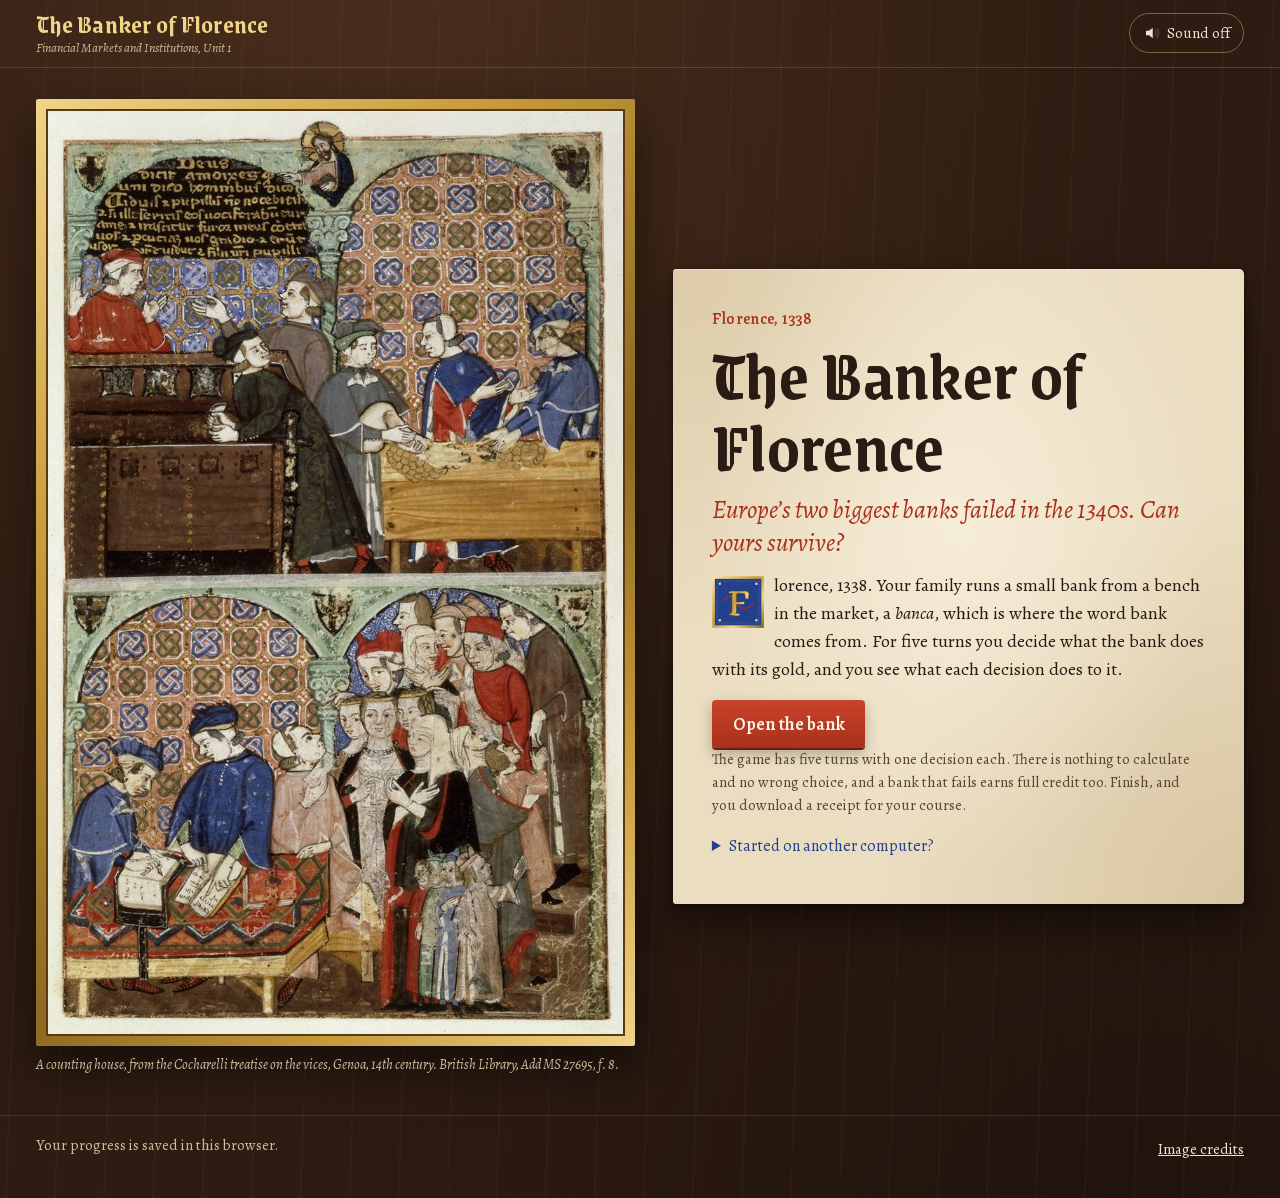
==== v2/index.html @ 228ef803 "Banker of Florence v2 preview under v2/ (version 1 at the root unchanged) An illuminated-chronicle r" ====
<!doctype html>
<html lang="en">
<head>
<meta charset="utf-8">
<meta name="viewport" content="width=device-width, initial-scale=1">
<title>The Banker of Florence</title>
<meta name="description" content="Financial Markets and Institutions, Unit 1. Run a small family bank in 1340s Florence: move the gold, set the rate on a bill, and keep your door open through a run.">
<meta name="theme-color" content="#2E1C12">
<link rel="icon" href="data:image/svg+xml,%3Csvg xmlns='http://www.w3.org/2000/svg' viewBox='0 0 32 32'%3E%3Ccircle cx='16' cy='16' r='14' fill='%23C79A3A' stroke='%238C6A22' stroke-width='2'/%3E%3Cpath d='M16 7v18M11 12c0 4 5 4 5 8M21 12c0 4-5 4-5 8' stroke='%232A1C14' stroke-width='2' fill='none'/%3E%3C/svg%3E">
<link rel="preload" href="fonts/texturina.woff2" as="font" type="font/woff2" crossorigin>
<link rel="preload" href="fonts/alegreya.woff2" as="font" type="font/woff2" crossorigin>
<link rel="stylesheet" href="game.css">
</head>
<body>
<a class="skip" href="#main">Skip to the game</a>
<header class="mast">
  <p class="wordmark">The Banker of Florence<small>Financial Markets and Institutions, Unit 1</small></p>
  <nav class="chapters" aria-label="Chapters"><ol id="chapters"></ol></nav>
  <button class="sound" id="sound" type="button" aria-pressed="false"><svg viewBox="0 0 24 24" aria-hidden="true"><path d="M4 9h4l5-4v14l-5-4H4z" fill="currentColor"/><path id="soundWaves" d="M16 8.5c1.5 1 1.5 6 0 7M18.5 6c3 2.5 3 9.5 0 12" stroke="currentColor" stroke-width="1.8" fill="none" stroke-linecap="round"/></svg><span class="label">Sound off</span></button>
</header>
<main id="main" tabindex="-1"></main>
<footer>
  <span>Your progress is saved in this browser.<span id="codeNote"></span></span>
  <button type="button" class="linklike" id="creditsBtn">Image credits</button>
</footer>
<div class="sr-only" aria-live="polite" id="announce"></div>
<dialog class="credits" id="credits" aria-labelledby="creditsTitle"><div class="leaf"></div></dialog>
<script>window.DESK_NO_UI = true;</script>
<script src="config.js"></script>
<script src="map-data.js"></script>
<script src="desk-engine.js"></script>
<script src="game.js"></script>
</body>
</html>
---- v2/game.css ----
/* The Banker of Florence, version 2. The screen is the banker's table seen from above; the chronicle is a vellum leaf on it. */
@font-face { font-family: 'Grenze Gotisch'; src: url(fonts/grenze.woff2) format('woff2'); font-weight: 100 900; font-display: swap; }
@font-face { font-family: 'Texturina'; src: url(fonts/texturina.woff2) format('woff2'); font-weight: 100 900; font-display: swap; }
@font-face { font-family: 'Alegreya'; src: url(fonts/alegreya.woff2) format('woff2'); font-weight: 400 900; font-display: swap; }
@font-face { font-family: 'Alegreya'; src: url(fonts/alegreya-italic.woff2) format('woff2'); font-weight: 400 900; font-style: italic; font-display: swap; }

:root {
  --walnut: #2E1C12; --walnut-2: #3B2618; --walnut-3: #4A3020;
  --vellum: #EDE0C4; --vellum-2: #E3D2AE; --vellum-edge: #C9B386;
  --ink: #2A1C14; --ink-2: #5A4636;
  --vermilion: #A8301C; --vermilion-2: #C8442A;
  --ultramarine: #22408C; --verdigris: #3D7563; --verdigris-2: #2F5E4F;
  --gold: #C79A3A; --gold-hi: #F0D489; --gold-lo: #8C6A22;
  --on-wood: #EFE3C9; --on-wood-2: #CDBB99;
  --black: 'Grenze Gotisch', 'Texturina', Georgia, serif;
  --display: 'Texturina', 'Iowan Old Style', Georgia, serif;
  --text: 'Alegreya', 'Iowan Old Style', Georgia, serif;
  --leaf-shadow: 0 1px 0 rgba(255,255,255,.35) inset, 0 18px 40px rgba(0,0,0,.45), 0 2px 6px rgba(0,0,0,.4);
  color-scheme: dark;
}
@media (prefers-color-scheme: dark) { :root { --vellum: #E4D5B6; --vellum-2: #D9C6A0; } }

* { box-sizing: border-box; }
html { -webkit-text-size-adjust: 100%; }
body {
  margin: 0; min-height: 100vh; color: var(--on-wood); font: 400 18px/1.55 var(--text);
  background-color: var(--walnut);
  /* walnut grain: long soft bands, drawn, no image */
  background-image:
    repeating-linear-gradient(92deg, rgba(0,0,0,.0) 0 18px, rgba(0,0,0,.07) 18px 19px, rgba(0,0,0,0) 19px 47px, rgba(255,220,170,.025) 47px 49px),
    radial-gradient(ellipse at 30% -10%, #4a2f1d 0%, transparent 60%),
    radial-gradient(ellipse at 90% 110%, #20130c 0%, transparent 55%);
  font-variant-numeric: oldstyle-nums proportional-nums;
}
a { color: inherit; }
button { font: inherit; color: inherit; }
:focus-visible { outline: 3px solid var(--gold-hi); outline-offset: 3px; border-radius: 3px; }
.leaf :focus-visible, .ledger :focus-visible { outline-color: var(--ultramarine); }
.sr-only { position: absolute !important; width: 1px; height: 1px; padding: 0; margin: -1px; overflow: hidden; clip: rect(0 0 0 0); white-space: nowrap; border: 0; }
.skip { position: absolute; left: -999px; top: 8px; background: var(--vellum); color: var(--ink); padding: .4rem .8rem; z-index: 10; }
.skip:focus { left: 8px; }

/* ---------------- masthead ---------------- */
.mast { display: grid; grid-template-columns: auto 1fr auto; align-items: center; gap: 1rem; padding: .7rem clamp(16px, 3vw, 36px); border-bottom: 1px solid rgba(240,212,137,.18); }
.mast .wordmark { font: 600 26px/1 var(--black); color: var(--gold-hi); letter-spacing: .01em; white-space: nowrap; margin: 0; }
.mast .wordmark small { display: block; font: italic 400 13px/1.2 var(--text); color: var(--on-wood-2); letter-spacing: 0; margin-top: 3px; }
.chapters { display: flex; justify-content: center; }
.chapters ol { list-style: none; margin: 0; padding: 0; display: flex; gap: 6px; align-items: center; }
.chapters li { display: flex; align-items: center; }
.chapters li + li::before { content: ''; width: 14px; height: 1px; background: rgba(240,212,137,.3); margin-right: 6px; }
.chapters button { width: 36px; height: 36px; border-radius: 50%; border: 1.5px solid rgba(240,212,137,.45); background: transparent; color: var(--on-wood-2); font: 600 15px/1 var(--black); cursor: pointer; display: grid; place-items: center; padding: 0; }
.chapters button[disabled] { opacity: .45; cursor: default; }
.chapters button.done { background: radial-gradient(circle at 35% 30%, var(--gold-hi), var(--gold) 55%, var(--gold-lo)); color: var(--ink); border-color: var(--gold-hi); }
.chapters button[aria-current="step"] { border-color: var(--gold-hi); color: var(--gold-hi); box-shadow: 0 0 0 3px rgba(240,212,137,.18); }
.chapters button.done[aria-current="step"] { color: var(--ink); }
.chapters svg { width: 16px; height: 16px; }
.sound { border: 1.5px solid rgba(240,212,137,.4); background: transparent; color: var(--on-wood); border-radius: 999px; padding: .35rem .8rem; cursor: pointer; font-size: 15px; display: inline-flex; align-items: center; gap: .4rem; min-height: 40px; }
.sound[aria-pressed="true"] { border-color: var(--gold-hi); color: var(--gold-hi); }
.sound svg { width: 18px; height: 18px; }

main { padding: clamp(14px, 2.4vw, 32px) clamp(16px, 3vw, 36px) 40px; max-width: 1440px; margin: 0 auto; }
main:focus { outline: none; }
footer { padding: 18px clamp(16px, 3vw, 36px) 32px; color: var(--on-wood-2); font-size: 15px; max-width: 1440px; margin: 0 auto; border-top: 1px solid rgba(240,212,137,.12); display: flex; flex-wrap: wrap; gap: .4rem 1.4rem; justify-content: space-between; }
footer button.linklike { background: none; border: 0; padding: 0; text-decoration: underline; cursor: pointer; color: var(--on-wood); font-size: 15px; min-height: 32px; }
.code { font-variant-numeric: lining-nums tabular-nums; letter-spacing: .06em; color: var(--gold-hi); white-space: nowrap; }

/* ---------------- the vellum leaf ---------------- */
.leaf {
  position: relative; color: var(--ink); background: var(--vellum); border-radius: 3px 5px 4px 3px; box-shadow: var(--leaf-shadow);
  background-image:
    radial-gradient(ellipse at 50% 40%, rgba(255,250,235,.55), transparent 65%),
    radial-gradient(ellipse at 100% 100%, rgba(150,110,50,.22), transparent 45%),
    radial-gradient(ellipse at 0% 0%, rgba(150,110,50,.16), transparent 40%),
    url("data:image/svg+xml,%3Csvg xmlns='http://www.w3.org/2000/svg' width='220' height='220'%3E%3Cfilter id='n'%3E%3CfeTurbulence type='fractalNoise' baseFrequency='.85' numOctaves='3' stitchTiles='stitch'/%3E%3CfeColorMatrix values='0 0 0 0 .45 0 0 0 0 .33 0 0 0 0 .18 0 0 0 .09 0'/%3E%3C/filter%3E%3Crect width='220' height='220' filter='url(%23n)'/%3E%3C/svg%3E");
}
.leaf a { color: var(--ultramarine); }
.rubric { font: 600 15px/1.2 var(--display); color: var(--vermilion); margin: 0 0 .25rem; letter-spacing: .02em; }
.leaf h1, .leaf h2 { font: 600 clamp(34px, 3.6vw, 50px)/1 var(--black); margin: 0 0 .7rem; color: var(--ink); letter-spacing: .005em; }
.leaf p { margin: 0 0 .8rem; }
.initial-p::first-letter { float: left; }
.initial { float: left; width: 2.9em; height: 2.9em; margin: .18em .55em .1em 0; }
.act { margin: 1rem 0 0; padding: .6rem 0 0; border-top: 1.5px solid rgba(168,48,28,.35); font-weight: 600; color: var(--vermilion); font-size: 18px; }
.act::before { content: '\2767'; margin-right: .45em; font-weight: 400; }

.btn { display: inline-flex; align-items: center; justify-content: center; gap: .5rem; min-height: 48px; padding: .6rem 1.3rem; border-radius: 4px; border: 0; cursor: pointer; font: 600 18px/1.15 var(--text);
  background: linear-gradient(180deg, var(--vermilion-2), var(--vermilion)); color: #FFF4E6; box-shadow: 0 2px 0 #6E1D10, 0 6px 14px rgba(0,0,0,.25); text-decoration: none; }
.btn:hover { filter: brightness(1.06); }
.btn:active { transform: translateY(1px); box-shadow: 0 1px 0 #6E1D10, 0 3px 8px rgba(0,0,0,.25); }
.btn[disabled] { opacity: .5; cursor: default; filter: grayscale(.4); }
.btn.gold { background: linear-gradient(180deg, var(--gold-hi), var(--gold)); color: var(--ink); box-shadow: 0 2px 0 var(--gold-lo), 0 6px 14px rgba(0,0,0,.25); }
.btn.quiet { background: transparent; color: var(--ink); box-shadow: inset 0 0 0 1.5px rgba(42,28,20,.45); }
.on-wood .btn.quiet, .btn.quiet.on-wood { color: var(--on-wood); box-shadow: inset 0 0 0 1.5px rgba(240,212,137,.5); }
.actions { display: flex; flex-wrap: wrap; gap: .7rem; align-items: center; margin-top: 1rem; }

/* ---------------- title screen ---------------- */
.title { display: grid; grid-template-columns: minmax(0, 1.05fr) minmax(0, 1fr); gap: clamp(20px, 3vw, 48px); align-items: center; min-height: calc(100vh - 200px); }
.plate { margin: 0; position: relative; }
.plate .frame { padding: 10px; background: linear-gradient(135deg, var(--gold-hi), var(--gold) 30%, var(--gold-lo) 60%, var(--gold) 80%, var(--gold-hi)); border-radius: 2px; box-shadow: 0 20px 50px rgba(0,0,0,.55); }
.plate img { display: block; width: 100%; height: auto; border: 2px solid #5b3a12; }
figcaption { font: italic 400 14px/1.4 var(--text); color: var(--on-wood-2); margin-top: .55rem; }
.leaf figcaption { color: var(--ink-2); }
.title .leaf { padding: clamp(22px, 3vw, 44px); }
.title .leaf h1 { font-size: clamp(46px, 5.6vw, 76px); }
.hook { font: italic 600 clamp(21px, 2vw, 26px)/1.3 var(--text); color: var(--vermilion); margin: -.2rem 0 1rem; }
.small-note { font-size: 15px; color: var(--ink-2); margin: .9rem 0 0; }
.seal { margin: 0 0 1.2rem; padding: 1rem 1.2rem; border: 2px solid var(--gold-lo); background: rgba(199,154,58,.14); border-radius: 3px; }
.seal.bad { border-color: var(--vermilion); background: rgba(168,48,28,.08); }
.seal-rank { font-size: 17px; margin: 0 0 .4rem; }
.seal-line { font: italic 600 21px/1.4 var(--text); margin: 0; }
#shareMsg { font-size: 15px; color: var(--verdigris-2); }
.howto { margin: 1.1rem 0 0; padding: 0; list-style: none; font-size: 17px; }
.howto li { padding-left: 1.4em; position: relative; margin: .35rem 0; }
.howto li::before { content: ''; position: absolute; left: .2em; top: .62em; width: .5em; height: .5em; background: var(--vermilion); transform: rotate(45deg); }
details.resume { margin-top: 1rem; font-size: 16px; }
details.resume summary { cursor: pointer; color: var(--ultramarine); min-height: 32px; }
.resume label { display: block; margin: .6rem 0 .25rem; font-weight: 600; }
.resume input { font: 600 20px/1 var(--text); letter-spacing: .08em; padding: .5rem .7rem; border: 1.5px solid var(--ink-2); background: rgba(255,255,255,.5); color: var(--ink); border-radius: 3px; width: 12ch; text-transform: uppercase; }
.err { color: var(--vermilion); font-weight: 600; min-height: 1.4em; margin: .4rem 0 0; }

/* ---------------- a turn ---------------- */
.turn { display: grid; grid-template-columns: minmax(300px, 400px) minmax(0, 1fr); grid-template-areas: 'leaf stage' 'ledger stage' 'ledger .'; grid-template-rows: auto auto 1fr; gap: clamp(14px, 1.8vw, 24px) clamp(16px, 2.2vw, 30px); align-items: start; }
.turn > .leaf { grid-area: leaf; }
.turn > .stagecol { grid-area: stage; }
.turn > .ledger { grid-area: ledger; }
.turn > .leaf { padding: 24px 26px 22px; }
.mini { margin: .2rem 0 1rem; }
.mini .frame { padding: 5px; background: linear-gradient(135deg, var(--gold-hi), var(--gold) 40%, var(--gold-lo) 75%, var(--gold)); }
.mini img { display: block; width: 100%; height: 150px; object-fit: cover; border: 1px solid #5b3a12; }
.mini figcaption { font-size: 13px; margin-top: .3rem; }
.outcome { margin-top: 1rem; padding-top: .8rem; border-top: 1.5px solid rgba(168,48,28,.35); }
.outcome[hidden] { display: none; }
.outcome p { font-size: 17.5px; }
.stagecol { display: grid; gap: 14px; min-width: 0; }
.stage { position: relative; border-radius: 6px; overflow: hidden; background: var(--walnut-3); box-shadow: 0 16px 40px rgba(0,0,0,.5), 0 0 0 1px rgba(0,0,0,.4); touch-action: none; user-select: none; -webkit-user-select: none; }
.stage svg { display: block; width: 100%; height: auto; }
.stage .stack, .stage .person { pointer-events: none; }
.stage .overlay { position: absolute; inset: auto 0 0 0; padding: 12px; display: flex; flex-wrap: wrap; gap: 8px; justify-content: center; pointer-events: none; }
.stage .overlay > * { pointer-events: auto; }
.chip { min-height: 44px; padding: .45rem .9rem; border-radius: 999px; border: 1.5px solid rgba(42,28,20,.55); background: var(--vellum); color: var(--ink); font: 600 16px/1.1 var(--text); cursor: pointer; box-shadow: 0 4px 10px rgba(0,0,0,.35); display: inline-flex; align-items: center; gap: .45rem; }
.chip[aria-pressed="true"], .chip.hot { background: var(--gold-hi); border-color: var(--gold-lo); }
.chip svg { width: 20px; height: 20px; }
.commit { display: flex; flex-wrap: wrap; gap: .8rem; align-items: center; justify-content: space-between; background: rgba(0,0,0,.22); border: 1px solid rgba(240,212,137,.18); border-radius: 6px; padding: 10px 12px; }
.commit .what { color: var(--on-wood); font-size: 17px; flex: 1 1 18rem; }
.gauge { flex: 1 1 100%; display: grid; gap: 5px; }
.gauge .gr { display: grid; grid-template-columns: 11.5em 1fr 4.2em; align-items: center; gap: .6rem; font-size: 15px; color: var(--on-wood-2); }
.gauge b { color: var(--on-wood); text-align: right; font-variant-numeric: lining-nums tabular-nums; }
.gauge .bar { height: 14px; background: rgba(0,0,0,.35); border-radius: 2px; overflow: hidden; }
.gauge i { display: block; height: 100%; transition: width .35s ease; }
.gauge i.gold { background: linear-gradient(180deg, var(--gold-hi), var(--gold)); }
.gauge i.claim { background: repeating-linear-gradient(135deg, #C8442A 0 6px, #A8301C 6px 12px); }
.gauge.short .gr:last-child b { color: #FF9C86; }
.commit .what b { color: var(--gold-hi); font-weight: 600; }

/* the ledger: an open account book; the pen writes each figure */
.ledger { color: var(--ink); background: var(--vellum-2); border-radius: 3px; padding: 14px 18px 12px; box-shadow: var(--leaf-shadow);
  background-image: repeating-linear-gradient(180deg, transparent 0 33px, rgba(168,48,28,.18) 33px 34px), linear-gradient(90deg, rgba(0,0,0,.05), transparent 6%, transparent 94%, rgba(0,0,0,.05)); }
.ledger h3 { font: 600 17px/1 var(--display); color: var(--vermilion); margin: 0 0 6px; display: flex; justify-content: space-between; align-items: baseline; }
.ledger h3 span { font: italic 400 14px/1 var(--text); color: var(--ink-2); }
.ledger table { width: 100%; border-collapse: collapse; font-size: 17px; }
.ledger td, .ledger th { padding: 5px 4px; height: 34px; vertical-align: baseline; }
.ledger th { text-align: left; font-weight: 400; }
.ledger td { text-align: right; font-style: italic; font-variant-numeric: oldstyle-nums tabular-nums; white-space: nowrap; }
.ledger td.chg { width: 7.5em; font-size: 15px; }
.ledger td.chg.up { color: var(--verdigris-2); }
.ledger td.chg.down { color: #8A2412; }
.ledger tr.worth th, .ledger tr.worth td { font-weight: 700; border-top: 2px solid var(--gold-lo); }
.ledger tr.struck td.now, .ledger tr.struck th { text-decoration: line-through; text-decoration-color: var(--vermilion); text-decoration-thickness: 2px; }
.ledger .pen { display: inline-block; clip-path: inset(0 0 0 0); }
.ledger .pen.writing { animation: pen .7s steps(12, end) both; }
@keyframes pen { from { clip-path: inset(0 100% 0 0); } to { clip-path: inset(0 0 0 0); } }
.ledger .foot { font-size: 14px; color: var(--ink-2); margin: 6px 0 0; font-style: italic; }
.ledger .closed { color: #8A2412; font-weight: 700; font-style: normal; margin: 6px 0 0; }

/* ---------------- panels on the cloth (the bill's rate, the letter) ---------------- */
.panel { position: absolute; left: 50%; top: 50%; transform: translate(-50%, -50%); width: min(92%, 520px); color: var(--ink); padding: 18px 20px; z-index: 3; }
.panel h3 { font: 600 28px/1.1 var(--black); margin: 0 0 .5rem; }
.panel p { margin: 0 0 .6rem; font-size: 17px; }
.rate { margin: .4rem 0 .2rem; }
.rate input[type=range] { width: 100%; accent-color: var(--vermilion); height: 36px; }
.rate .scale { display: flex; justify-content: space-between; font-size: 14px; color: var(--ink-2); }
.rate .read { font: 600 20px/1.2 var(--text); margin: .4rem 0; }
.rate .read b { color: var(--verdigris-2); }

/* ---------------- the chronicle ---------------- */
.chron { max-width: 1060px; margin: 0 auto; padding: clamp(22px, 4vw, 56px); }
.chron .heading { display: grid; grid-template-columns: minmax(0, 1fr) minmax(0, 1fr); gap: clamp(18px, 3vw, 40px); align-items: end; margin-bottom: 1.4rem; }
.chron h2 { font-size: clamp(34px, 4.4vw, 56px); }
.chron .fate { font: 600 22px/1.3 var(--text); margin: 0; }
.chron .fate.bad { color: var(--vermilion); }
.chron .fate.good { color: var(--verdigris-2); }
.entries { list-style: none; margin: 0; padding: 0; }
.entries li { display: grid; grid-template-columns: minmax(0, 1.25fr) minmax(0, 1fr); gap: 1.6rem; padding: .9rem 0; border-top: 1px solid rgba(42,28,20,.18); }
.entries .num { font: 600 15px/1 var(--display); color: var(--vermilion); display: block; margin-bottom: .3rem; }
.entries .text { font-size: 19px; line-height: 1.55; margin: 0; }
.gloss { margin: 0; padding-left: 1rem; border-left: 2px solid rgba(168,48,28,.5); font-size: 16px; line-height: 1.45; }
.gloss p { margin: 0 0 .35rem; }
.gloss .unit { color: var(--vermilion); font-style: italic; }
.chron .safe { background: rgba(61,117,99,.12); border-left: 4px solid var(--verdigris); padding: .7rem 1rem; margin: 1rem 0; }
.chron .real { margin-top: 1.4rem; padding-top: 1rem; border-top: 2px solid var(--gold-lo); font-size: 18px; }
.chron .real h3 { font: 600 28px/1.2 var(--black); margin: 0 0 .4rem; }

/* note and receipt */
.page { max-width: 900px; margin: 0 auto; padding: clamp(22px, 4vw, 48px); }
.note textarea { width: 100%; min-height: 220px; font: 400 19px/34px var(--text); color: var(--ink); background: transparent; border: 1.5px solid rgba(42,28,20,.4); border-radius: 3px; padding: 6px 12px;
  background-image: repeating-linear-gradient(180deg, transparent 0 33px, rgba(34,64,140,.18) 33px 34px); background-attachment: local; resize: vertical; }
.note label { font: 600 18px/1.2 var(--text); display: block; margin: .6rem 0 .4rem; }
.wc { color: var(--ink-2); font-size: 15px; margin: .3rem 0 0; }
.saved { color: var(--verdigris-2); font-weight: 600; }
.receipt-img { width: 100%; max-width: 560px; height: auto; display: block; margin: 1rem 0; box-shadow: 0 8px 24px rgba(0,0,0,.35); }
.checklist { list-style: none; padding: 0; margin: .6rem 0; columns: 2; font-size: 16px; }
.checklist li { margin: .2rem 0; break-inside: avoid; }
.checklist .ok { color: var(--verdigris-2); font-weight: 700; }
.checklist .no { color: var(--vermilion); font-weight: 700; }
.banner { background: var(--ultramarine); color: #F4EEDD; padding: .55rem 1rem; border-radius: 4px; margin: 0 0 14px; font-size: 16px; }
.gate { max-width: 640px; margin: 2rem auto; padding: 28px; }

dialog.credits { max-width: 720px; width: calc(100% - 32px); border: 0; padding: 0; background: transparent; }
dialog.credits::backdrop { background: rgba(10,6,3,.7); }
dialog.credits .leaf { padding: 24px 26px; }
dialog.credits li { margin: .5rem 0; font-size: 16px; }

/* ---------------- phone ---------------- */
@media (min-width: 861px) { .stagecol .commit { order: -1; } }
@media (max-width: 860px) {
  .title { grid-template-columns: 1fr; min-height: 0; }
  .title .leaf { order: -1; }
  .plate img { height: 230px; object-fit: cover; object-position: 50% 12%; }
  .turn { grid-template-columns: 1fr; grid-template-areas: 'leaf' 'stage' 'ledger'; grid-template-rows: auto; }
  .turn > .leaf { padding: 18px 18px 16px; }
  .mini img { height: 76px; }
  .mini figcaption { font-size: 12px; line-height: 1.3; }
  .turn > .leaf .story p { margin-bottom: .4rem; }
  .act { margin-top: .6rem; padding-top: .45rem; }
  .chron .heading { grid-template-columns: 1fr; }
  .entries li { grid-template-columns: 1fr; gap: .5rem; }
}
@media (max-width: 640px) {
  body { font-size: 17px; }
  .mast { grid-template-columns: 1fr auto; padding: .55rem 16px; gap: .5rem; }
  .mast .wordmark { font-size: 18px; }
  .mast .wordmark small { display: none; }
  .chapters { grid-column: 1 / -1; grid-row: 2; }
  .chapters ol { gap: 3px; }
  .chapters li + li::before { width: 5px; margin-right: 3px; }
  .chapters button { width: 32px; height: 32px; font-size: 12px; }
  .sound .label { display: none; }
  main { padding: 12px 16px 28px; }
  .leaf h1, .leaf h2 { font-size: 34px; }
  .title .leaf h1 { font-size: 46px; }
  .checklist { columns: 1; }
  .commit { position: sticky; bottom: 0; z-index: 4; background: rgba(30,18,11,.94); backdrop-filter: blur(4px); margin: 0 -16px; border-radius: 0; border-left: 0; border-right: 0; padding: 10px 16px; }
  .commit .actions { flex: 1 1 100%; }
  .commit .btn { flex: 1 1 auto; }
  .ledger { padding: 10px 12px 8px; }
  .gauge .gr { grid-template-columns: 8.4em 1fr 3.6em; font-size: 13.5px; gap: .4rem; }
  .ledger table { font-size: 16px; }
  .ledger td.chg { width: 5.6em; }
}
@media (prefers-reduced-motion: reduce) {
  *, *::before, *::after { animation-duration: .01ms !important; animation-iteration-count: 1 !important; transition-duration: .01ms !important; }
}
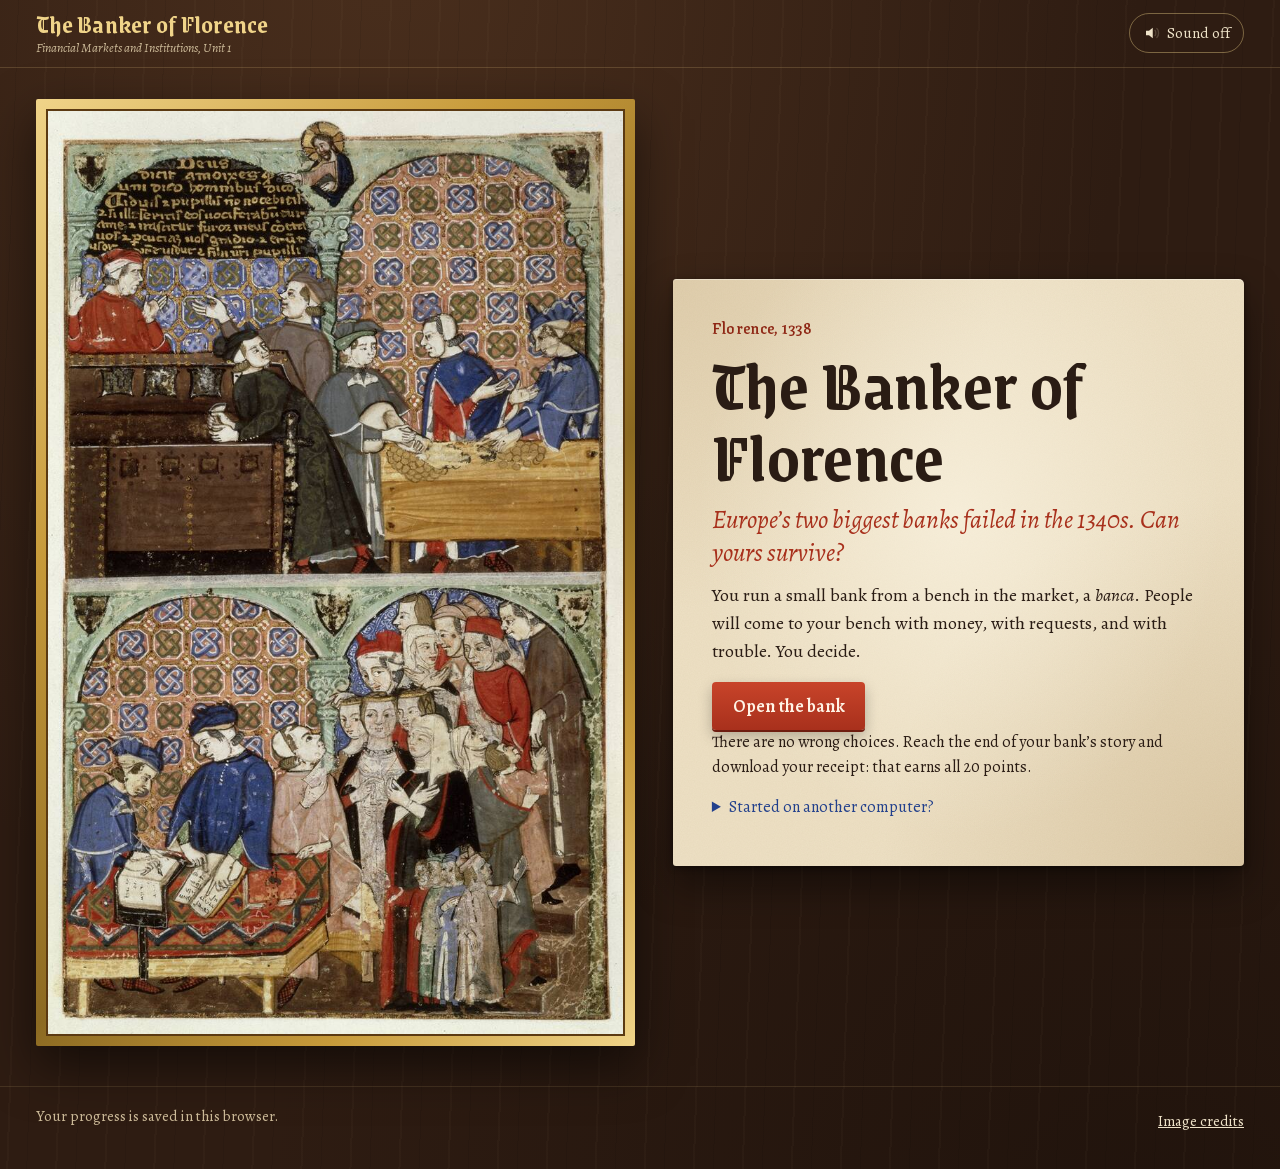
==== commit 6de53902: "Banker of Florence v2: accessibility fixes from the 11/19 audit The ledger's focus ring is ultramari" ====
--- a/v2/index.html
+++ b/v2/index.html
@@ -16,7 +16,7 @@
 <header class="mast">
   <p class="wordmark">The Banker of Florence<small>Financial Markets and Institutions, Unit 1</small></p>
   <nav class="chapters" aria-label="Chapters"><ol id="chapters"></ol></nav>
-  <button class="sound" id="sound" type="button" aria-pressed="false"><svg viewBox="0 0 24 24" aria-hidden="true"><path d="M4 9h4l5-4v14l-5-4H4z" fill="currentColor"/><path id="soundWaves" d="M16 8.5c1.5 1 1.5 6 0 7M18.5 6c3 2.5 3 9.5 0 12" stroke="currentColor" stroke-width="1.8" fill="none" stroke-linecap="round"/></svg><span class="label">Sound off</span></button>
+  <button class="sound" id="sound" type="button" aria-pressed="false" aria-label="Sound"><svg viewBox="0 0 24 24" aria-hidden="true"><path d="M4 9h4l5-4v14l-5-4H4z" fill="currentColor"/><path id="soundWaves" d="M16 8.5c1.5 1 1.5 6 0 7M18.5 6c3 2.5 3 9.5 0 12" stroke="currentColor" stroke-width="1.8" fill="none" stroke-linecap="round"/></svg><span class="label">Sound off</span></button>
 </header>
 <main id="main" tabindex="-1"></main>
 <footer>
--- a/v2/game.css
+++ b/v2/game.css
@@ -35,7 +35,7 @@
 a { color: inherit; }
 button { font: inherit; color: inherit; }
 :focus-visible { outline: 3px solid var(--gold-hi); outline-offset: 3px; border-radius: 3px; }
-.leaf :focus-visible, .ledger :focus-visible { outline-color: var(--ultramarine); }
+.leaf :focus-visible, .ledger :focus-visible, .ledger2 :focus-visible { outline-color: var(--ultramarine); }   /* 2026-11-19: the ledger is .ledger2; the gold ring was 1.1:1 on its vellum */
 .sr-only { position: absolute !important; width: 1px; height: 1px; padding: 0; margin: -1px; overflow: hidden; clip: rect(0 0 0 0); white-space: nowrap; border: 0; }
 .skip { position: absolute; left: -999px; top: 8px; background: var(--vellum); color: var(--ink); padding: .4rem .8rem; z-index: 10; }
 .skip:focus { left: 8px; }
@@ -74,7 +74,7 @@
     url("data:image/svg+xml,%3Csvg xmlns='http://www.w3.org/2000/svg' width='220' height='220'%3E%3Cfilter id='n'%3E%3CfeTurbulence type='fractalNoise' baseFrequency='.85' numOctaves='3' stitchTiles='stitch'/%3E%3CfeColorMatrix values='0 0 0 0 .45 0 0 0 0 .33 0 0 0 0 .18 0 0 0 .09 0'/%3E%3C/filter%3E%3Crect width='220' height='220' filter='url(%23n)'/%3E%3C/svg%3E");
 }
 .leaf a { color: var(--ultramarine); }
-.rubric { font: 600 15px/1.2 var(--display); color: var(--vermilion); margin: 0 0 .25rem; letter-spacing: .02em; }
+.rubric { font: 600 15px/1.2 var(--display); color: #8E2614; margin: 0 0 .25rem; letter-spacing: .02em; }   /* 2026-11-19: vermilion was 4.37:1 on the receipt's vellum */
 .leaf h1, .leaf h2 { font: 600 clamp(34px, 3.6vw, 50px)/1 var(--black); margin: 0 0 .7rem; color: var(--ink); letter-spacing: .005em; }
 .leaf p { margin: 0 0 .8rem; }
 .initial-p::first-letter { float: left; }
@@ -107,6 +107,7 @@
 .seal.bad { border-color: var(--vermilion); background: rgba(168,48,28,.08); }
 .seal-rank { font-size: 17px; margin: 0 0 .4rem; }
 .seal-line { font: italic 600 21px/1.4 var(--text); margin: 0; }
+.card-preview { display: block; width: min(100%, 320px); margin-top: .8rem; box-shadow: 0 8px 20px rgba(0,0,0,.35); }
 #shareMsg { font-size: 15px; color: var(--verdigris-2); }
 .howto { margin: 1.1rem 0 0; padding: 0; list-style: none; font-size: 17px; }
 .howto li { padding-left: 1.4em; position: relative; margin: .35rem 0; }
@@ -118,14 +119,15 @@
 .err { color: var(--vermilion); font-weight: 600; min-height: 1.4em; margin: .4rem 0 0; }
 
 /* ---------------- a turn ---------------- */
-.turn { display: grid; grid-template-columns: minmax(300px, 400px) minmax(0, 1fr); grid-template-areas: 'leaf stage' 'ledger stage' 'ledger .'; grid-template-rows: auto auto 1fr; gap: clamp(14px, 1.8vw, 24px) clamp(16px, 2.2vw, 30px); align-items: start; }
+.turn { display: grid; grid-template-columns: minmax(280px, 340px) minmax(0, 1fr); grid-template-areas: 'leaf stage' 'ledger stage' 'ledger .'; grid-template-rows: auto auto 1fr; gap: clamp(14px, 1.8vw, 24px) clamp(16px, 2.2vw, 30px); align-items: start; }
 .turn > .leaf { grid-area: leaf; }
 .turn > .stagecol { grid-area: stage; }
 .turn > .ledger { grid-area: ledger; }
-.turn > .leaf { padding: 24px 26px 22px; }
+.turn > .leaf { padding: 20px 22px 18px; }
+.turn > .leaf .story p { font-size: 17px; }
 .mini { margin: .2rem 0 1rem; }
 .mini .frame { padding: 5px; background: linear-gradient(135deg, var(--gold-hi), var(--gold) 40%, var(--gold-lo) 75%, var(--gold)); }
-.mini img { display: block; width: 100%; height: 150px; object-fit: cover; border: 1px solid #5b3a12; }
+.mini img { display: block; width: 100%; height: 104px; object-fit: cover; border: 1px solid #5b3a12; }
 .mini figcaption { font-size: 13px; margin-top: .3rem; }
 .outcome { margin-top: 1rem; padding-top: .8rem; border-top: 1.5px solid rgba(168,48,28,.35); }
 .outcome[hidden] { display: none; }
@@ -154,11 +156,15 @@
 /* the ledger: an open account book; the pen writes each figure */
 .ledger { color: var(--ink); background: var(--vellum-2); border-radius: 3px; padding: 14px 18px 12px; box-shadow: var(--leaf-shadow);
   background-image: repeating-linear-gradient(180deg, transparent 0 33px, rgba(168,48,28,.18) 33px 34px), linear-gradient(90deg, rgba(0,0,0,.05), transparent 6%, transparent 94%, rgba(0,0,0,.05)); }
+.ledger summary { list-style: none; cursor: pointer; }
+.ledger summary::-webkit-details-marker { display: none; }
+.ledger summary h3::after { content: '\25BE'; margin-left: .4rem; color: var(--ink-2); font-size: 14px; }
+.ledger[open] summary h3::after { content: '\25B4'; }
 .ledger h3 { font: 600 17px/1 var(--display); color: var(--vermilion); margin: 0 0 6px; display: flex; justify-content: space-between; align-items: baseline; }
 .ledger h3 span { font: italic 400 14px/1 var(--text); color: var(--ink-2); }
 .ledger table { width: 100%; border-collapse: collapse; font-size: 17px; }
 .ledger td, .ledger th { padding: 5px 4px; height: 34px; vertical-align: baseline; }
-.ledger th { text-align: left; font-weight: 400; }
+.ledger th { text-align: left; font-weight: 400; white-space: nowrap; }
 .ledger td { text-align: right; font-style: italic; font-variant-numeric: oldstyle-nums tabular-nums; white-space: nowrap; }
 .ledger td.chg { width: 7.5em; font-size: 15px; }
 .ledger td.chg.up { color: var(--verdigris-2); }
@@ -175,7 +181,16 @@
 .panel { position: absolute; left: 50%; top: 50%; transform: translate(-50%, -50%); width: min(92%, 520px); color: var(--ink); padding: 18px 20px; z-index: 3; }
 .panel h3 { font: 600 28px/1.1 var(--black); margin: 0 0 .5rem; }
 .panel p { margin: 0 0 .6rem; font-size: 17px; }
-.rate { margin: .4rem 0 .2rem; }
+.rate { margin: .4rem 0 .2rem; position: relative; }
+.rate .track { position: relative; height: 10px; margin: 6px 0 -18px; pointer-events: none; }
+.rate .band { position: absolute; top: 0; height: 10px; background: repeating-linear-gradient(135deg, rgba(168,48,28,.35) 0 5px, rgba(168,48,28,.15) 5px 10px); border-radius: 2px; }
+.rate .mark { position: absolute; top: -8px; width: 4px; height: 26px; margin-left: -2px; background: var(--vermilion); border-radius: 2px; box-shadow: 0 0 0 2px var(--vellum); }
+.rate .scale { position: relative; }
+.rate .bandlabel { position: absolute; transform: translateX(-50%); color: var(--vermilion); font-style: italic; }
+.billpanel { width: min(94%, 560px); }
+.merchants { display: flex; gap: 6px; margin: .2rem 0; }
+.merchants i { width: 18px; height: 26px; border-radius: 9px 9px 3px 3px; background: var(--verdigris); border: 1.5px solid var(--ink); transition: transform .8s ease, opacity .8s ease; }
+.merchants i.gone { transform: translateX(40px); opacity: .15; }
 .rate input[type=range] { width: 100%; accent-color: var(--vermilion); height: 36px; }
 .rate .scale { display: flex; justify-content: space-between; font-size: 14px; color: var(--ink-2); }
 .rate .read { font: 600 20px/1.2 var(--text); margin: .4rem 0; }
@@ -259,3 +274,192 @@
 @media (prefers-reduced-motion: reduce) {
   *, *::before, *::after { animation-duration: .01ms !important; animation-iteration-count: 1 !important; transition-duration: .01ms !important; }
 }
+
+/* =============== version 3: people at the bench =============== */
+.credit { font-size: 16px; margin: .9rem 0 0; }
+.small-note { font-size: 15px; color: var(--ink-2); margin: .6rem 0 0; }
+body.playing .mast { padding: .35rem 20px; }
+body.playing .mast .wordmark { font-size: 22px; }
+body.playing .mast .wordmark small { display: none; }
+body.playing main { padding: 10px 20px 6px; max-width: 1360px; }
+body.playing footer { padding: 4px 20px 10px; font-size: 13px; border-top: 0; }
+.play { display: grid; grid-template-columns: minmax(0, 1fr) 290px; gap: 16px; height: calc(100vh - 106px); height: calc(100dvh - 106px); min-height: 500px; }
+.scene { display: grid; grid-template-rows: auto minmax(0, 1fr) auto auto; gap: 8px; min-height: 0; min-width: 0; }
+.scenehead { display: flex; align-items: baseline; gap: .8rem; }
+.scenehead .rubric { margin: 0; font-size: 14px; color: var(--gold-hi); }
+.scenehead h2 { font: 600 28px/1 var(--black); color: var(--on-wood); margin: 0; }
+.stage { position: relative; border-radius: 8px; overflow: hidden; min-height: 0; display: flex; align-items: center; justify-content: center; gap: 16px; padding: 12px; background: var(--walnut-3); box-shadow: 0 10px 30px rgba(0,0,0,.45), 0 0 0 1px rgba(0,0,0,.4); }
+.stage.street { background: #2C3A63 url(img/lorenzetti-street.jpg) center 20% / cover no-repeat; }
+.stage.street::before { content: ''; position: absolute; inset: auto 0 0 0; height: 18%; background: linear-gradient(180deg, transparent, rgba(26,15,8,.6)); pointer-events: none; }
+.stage.run, .stage.chartstage { padding: 0; }
+.stage.chartstage { gap: 0; background: #C9D3C2; }
+.stage > svg, .chart > svg { width: 100%; height: 100%; display: block; }
+.chart { flex: 1 1 auto; height: 100%; min-width: 0; }
+.stage .purse { touch-action: none; }
+.card { position: relative; z-index: 1; width: min(380px, 92%); max-height: 100%; background: var(--vellum); color: var(--ink); border-radius: 10px; box-shadow: 0 14px 34px rgba(0,0,0,.5); display: flex; flex-direction: column; overflow: hidden; touch-action: pan-y; user-select: none; -webkit-user-select: none; cursor: grab; }
+.card .portrait { flex: none; height: clamp(150px, 32vh, 240px); overflow: hidden; display: flex; justify-content: center; background: #1D2F66; }
+.card .portrait svg { height: 100%; width: auto; max-width: 100%; }
+.card .cardtext { padding: 10px 16px 14px; }
+.card .who { font: 600 21px/1.1 var(--display); margin: 0 0 .3rem; }
+.card .who span { display: block; font: 400 15px/1.3 var(--text); color: var(--ink-2); margin-top: 2px; }
+.card .line { font-size: 17px; line-height: 1.42; margin: 0; }
+.card .ask { font-weight: 700; color: var(--vermilion); margin: .4rem 0 0; }
+.card .stamp { position: absolute; top: 16px; padding: 3px 10px; border: 3px solid; border-radius: 4px; font: 700 22px/1 var(--display); background: rgba(237,224,196,.9); pointer-events: none; }
+.card .stamp.yes { right: 14px; color: var(--verdigris-2); transform: rotate(10deg); opacity: var(--yes, 0); }
+.card .stamp.no { left: 14px; color: var(--vermilion); transform: rotate(-10deg); opacity: var(--no, 0); }
+.card.small { width: 250px; flex: none; align-self: stretch; margin: 12px 0 12px 12px; cursor: default; }
+.card.small .portrait { height: 170px; }
+.card.small .line { font-size: 16px; }
+.choices { display: flex; gap: 10px; justify-content: center; flex-wrap: wrap; min-height: 54px; }
+.pick { min-height: 54px; min-width: 150px; padding: .4rem 1rem; border-radius: 6px; border: 2px solid var(--gold-lo); background: var(--vellum); color: var(--ink); display: flex; flex-direction: column; align-items: center; justify-content: center; cursor: pointer; box-shadow: 0 4px 12px rgba(0,0,0,.35); text-align: center; }
+.pick b { font: 700 17px/1.15 var(--text); }
+.pick span { font-size: 14px; color: var(--ink-2); margin-top: 2px; }
+.pick:hover:not(:disabled) { border-color: var(--gold-hi); transform: translateY(-1px); }
+.pick.go, .pick.yes { background: linear-gradient(180deg, var(--vermilion-2), var(--vermilion)); color: #FFF4E6; border-color: #6E1D10; }
+.pick.go span, .pick.yes span { color: #F6DCCB; }
+.pick.no { background: rgba(0,0,0,.25); color: var(--on-wood); border-color: rgba(240,212,137,.5); }
+.pick:disabled { opacity: .5; cursor: default; }
+.choices.many .pick { flex: 1 1 0; max-width: 270px; }
+.clerk { display: flex; gap: 12px; align-items: center; background: rgba(0,0,0,.28); border: 1px solid rgba(240,212,137,.2); border-radius: 8px; padding: 8px 12px; min-height: 74px; }
+.clerkface { width: 58px; height: 58px; border-radius: 50%; overflow: hidden; border: 2px solid var(--gold); background: #22408C; flex: none; }
+.clerkface svg { width: 100%; height: 100%; display: block; }
+.say { margin: 0; font-size: 16.5px; line-height: 1.42; color: var(--on-wood); }
+.say b { color: var(--gold-hi); }
+.say.fresh { animation: sayIn .35s ease; }
+@keyframes sayIn { from { opacity: 0; transform: translateY(4px); } to { opacity: 1; transform: none; } }
+.side { min-height: 0; overflow: auto; }
+.ledger2 { color: var(--ink); background: var(--vellum-2); border-radius: 6px; padding: 10px 14px 12px; box-shadow: var(--leaf-shadow); }
+.ledger2 summary { display: flex; justify-content: space-between; align-items: baseline; cursor: pointer; list-style: none; gap: .5rem; }
+.ledger2 summary::-webkit-details-marker { display: none; }
+.ledger2 .lt { font: 600 20px/1 var(--black); color: var(--vermilion); }
+.ledger2 .lw { font-size: 16px; }
+.sides { display: grid; grid-template-columns: 1fr 1fr; gap: 12px; margin-top: 10px; }
+.sides h3 { font: 600 14px/1.2 var(--display); color: var(--vermilion); margin: 0 0 4px; }
+.sides p { display: flex; justify-content: space-between; gap: 6px; margin: 3px 0; font-size: 14.5px; line-height: 1.25; }
+.sides .sum { border-top: 2px solid var(--gold-lo); font-weight: 700; padding-top: 4px; margin-top: 6px; }
+.side-owe { border-left: 1px solid rgba(42,28,20,.25); padding-left: 12px; }
+.num { font-variant-numeric: lining-nums tabular-nums; }
+.num.changed { animation: flash 1.2s ease; }
+@keyframes flash { 0% { background: var(--gold-hi); } 100% { background: transparent; } }
+.ledger2 .worth { font-size: 16px; margin: 10px 0 0; text-align: center; border-top: 1px solid rgba(42,28,20,.25); padding-top: 6px; }
+.ledger2 .struck span { text-decoration: line-through; text-decoration-color: var(--vermilion); }
+.ledger2 .closed { color: #8A2412; font-weight: 700; text-align: center; margin: 6px 0 0; }
+.vaultmini { background: #24160C; border-radius: 6px; margin-top: 10px; padding: 4px 6px; }
+.vaultmini svg { width: 100%; height: auto; display: block; }
+.race { position: absolute; top: 8px; left: 8px; z-index: 2; display: flex; gap: 14px; background: rgba(20,12,8,.82); color: var(--on-wood); padding: 4px 12px; border-radius: 6px; font-size: 15px; margin: 0; }
+.race b { color: var(--gold-hi); }
+.race .bad b { color: #FF9C86; }
+.letterwrap { position: absolute; inset: 0; display: grid; place-items: center; background: rgba(20,12,8,.5); z-index: 3; }
+.letter { width: min(440px, 92%); padding: 22px 24px; text-align: center; }
+.letter .from { font: 600 16px/1.3 var(--display); color: var(--vermilion); margin: 0 0 .6rem; }
+.lettertext p { font: italic 600 21px/1.4 var(--text); margin: .4rem 0 0; }
+.sealbtn { border: 0; background: none; cursor: pointer; display: inline-flex; flex-direction: column; align-items: center; gap: 4px; color: var(--ink); font: 700 16px var(--text); }
+.sealbtn svg { width: 66px; height: 66px; }
+.howbill, .billpanel { width: min(640px, 96%); padding: 16px 20px; color: var(--ink); }
+.howbill h3, .billpanel h3 { font: 600 24px/1.1 var(--black); margin: 0 0 .6rem; }
+.trip { display: grid; grid-template-columns: repeat(3, 1fr); gap: 12px; list-style: none; padding: 0; margin: 0 0 .7rem; }
+.trip li { position: relative; background: rgba(199,154,58,.18); border: 1.5px solid var(--gold-lo); border-radius: 6px; padding: 8px; text-align: center; }
+.trip li + li::before { content: '\2192'; position: absolute; left: -12px; top: 40%; color: var(--vermilion); font-weight: 700; }
+.trip b { display: block; font-size: 18px; }
+.trip span { font-size: 14px; color: var(--ink-2); }
+.howbill p { font-size: 16px; margin: 0; }
+.returns { display: flex; gap: 12px; flex-wrap: wrap; justify-content: center; position: relative; z-index: 1; }
+.rcard { width: 150px; background: var(--vellum); color: var(--ink); border-radius: 8px; padding: 8px; text-align: center; box-shadow: 0 8px 20px rgba(0,0,0,.4); animation: sayIn .4s ease; }
+.rcard .portrait svg { height: 110px; width: auto; }
+.rcard p { margin: 4px 0 0; font-size: 15px; line-height: 1.3; }
+.rcard.gone { filter: grayscale(.7); }
+.rcard.gone p { color: #8A2412; }
+.fatepic { margin: 0; }
+.fatepic img { width: 100%; height: 220px; object-fit: cover; display: block; }
+.plate img { height: auto; }
+@media (max-width: 1100px) and (min-width: 861px) { .play { grid-template-columns: minmax(0, 1fr) 250px; } .card.small { width: 210px; } }
+@media (max-width: 860px) {
+  body.playing .mast { grid-template-columns: 1fr auto; padding: .3rem 10px; }
+  body.playing .mast .wordmark { display: none; }
+  body.playing .chapters { grid-column: 1; grid-row: 1; justify-content: flex-start; }
+  body.playing .chapters button { width: 30px; height: 30px; font-size: 12px; }
+  body.playing .chapters li + li::before { width: 3px; margin-right: 3px; }
+  body.playing main { padding: 6px 10px 4px; }
+  .play { grid-template-columns: 1fr; grid-template-rows: auto minmax(0, 1fr); gap: 6px; height: calc(100vh - 66px); height: calc(100dvh - 66px); min-height: 540px; }
+  .side { order: -1; overflow: visible; position: relative; z-index: 5; }
+  .ledger2 { padding: 6px 12px; }
+  .ledger2[open] { position: absolute; left: 0; right: 0; top: 0; }
+  .ledger2 .lt { font-size: 17px; }
+  .scene { gap: 6px; }
+  .scenehead h2 { font-size: 22px; }
+  .scenehead .rubric { font-size: 13px; }
+  .stage { padding: 8px; }
+  .stage.chartstage { flex-direction: column; }
+  .card { width: min(340px, 96%); }
+  .card .portrait { height: clamp(110px, 20vh, 160px); }
+  .card .cardtext { padding: 8px 12px 10px; }
+  .card .who { font-size: 18px; }
+  .card .who span { font-size: 14px; }
+  .card .line { font-size: 15.5px; line-height: 1.36; }
+  .card.small { width: auto; align-self: stretch; margin: 6px 6px 0; flex-direction: row; max-height: 120px; }
+  .card.small .portrait { width: 90px; height: auto; flex: none; }
+  .card.small .cardtext { padding: 6px 10px; }
+  .card.small .line { font-size: 14px; }
+  .pick { min-width: 0; flex: 1 1 40%; padding: .3rem .6rem; min-height: 48px; }
+  .pick b { font-size: 15.5px; }
+  .pick span { font-size: 12.5px; }
+  .choices { gap: 6px; min-height: 48px; }
+  .choices.many .pick { flex: 1 1 45%; max-width: none; }
+  .clerk { padding: 6px 10px; min-height: 60px; gap: 8px; }
+  .clerkface { width: 42px; height: 42px; }
+  .say { font-size: 14.5px; line-height: 1.36; }
+  .race { font-size: 13px; gap: 8px; }
+  .trip { gap: 6px; } .trip b { font-size: 15px; } .trip span { font-size: 12.5px; }
+  .howbill, .billpanel { padding: 10px 12px; } .howbill h3, .billpanel h3 { font-size: 19px; } .howbill p { font-size: 14px; }
+  .rcard { width: 44%; } .rcard .portrait svg { height: 80px; }
+  body.playing:has(.play) footer { display: none; }
+}
+/* the chapter screen fills the window exactly, whatever the header's height */
+body.playing:has(.play) { display: flex; flex-direction: column; height: 100vh; height: 100dvh; min-height: 0; overflow: hidden; }
+body.playing:has(.play) main { flex: 1 1 auto; min-height: 0; width: 100%; }
+body.playing:has(.play) .play { height: 100%; min-height: 0; }
+body.playing:has(.play) footer { flex: none; width: 100%; }
+@media (max-height: 560px) { body.playing:has(.play) { overflow: auto; height: auto; } body.playing:has(.play) .play { height: 540px; } }
+
+/* =============== round 4: the clerk speaks in the scene, in large type =============== */
+.scene { grid-template-rows: auto minmax(0, 1fr) auto; }
+.stagewrap { position: relative; min-height: 0; display: flex; }
+.stagewrap > .stage { flex: 1 1 auto; min-width: 0; }
+.clerk { position: absolute; z-index: 4; display: flex; gap: 10px; align-items: flex-start; background: none; border: 0; padding: 0; min-height: 0; pointer-events: none; }
+.clerk .clerkface { width: 78px; height: 78px; border-width: 3px; box-shadow: 0 6px 16px rgba(0,0,0,.5); flex: none; }
+.clerk .bubble { position: relative; background: var(--vellum); color: var(--ink); border-radius: 10px; padding: 10px 16px 12px; box-shadow: 0 12px 30px rgba(0,0,0,.5); border: 2px solid var(--gold-lo); pointer-events: auto; }
+.clerk .bubble::before { content: ''; position: absolute; left: -12px; top: 26px; border: 10px solid transparent; border-right-color: var(--gold-lo); border-left: 0; }
+.clerk .bubble .who { font: 600 14px/1.2 var(--display); color: var(--vermilion); margin: 0 0 3px; }
+.clerk .say { font-size: 19.5px; line-height: 1.42; color: var(--ink); margin: 0; }
+.clerk .say b { color: var(--vermilion); }
+.clerk .bubble.fresh { animation: sayIn .35s ease; }
+.stagewrap[data-clerk="side"] .clerk { right: 14px; top: 50%; transform: translateY(-50%); width: min(43%, 470px); }
+.stagewrap[data-clerk="side"] .stage { padding-right: calc(min(43%, 470px) + 24px); }
+.stagewrap[data-clerk="over"] .clerk { right: 12px; top: 12px; width: min(40%, 440px); }
+.stagewrap[data-clerk="over"] .clerk .say { font-size: 18.5px; }
+.stage.run ~ .clerk { width: min(36%, 400px); }
+.pick.waking { opacity: .45; }
+.maptag { pointer-events: none; }
+.sums { position: absolute; right: 12px; bottom: 12px; z-index: 3; padding: 8px 14px; font-size: 17px; color: var(--ink); min-width: 220px; }
+.sums p { margin: 2px 0; }
+.sums:empty { display: none; }
+.card .line { font-size: 17.5px; }
+@media (max-width: 1100px) and (min-width: 861px) { .clerk .say { font-size: 18px; } .clerk .clerkface { width: 60px; height: 60px; } }
+/* 2026-11-19: the clerk's bubble covered the right end of the rate slider (from about 21 up) and its focus ring; the panel sits low and left instead */
+@media (min-width: 861px) { .stagewrap[data-clerk="over"] .stage > .billpanel { align-self: flex-end; margin: 0 auto 18px 18px; } }
+@media (max-width: 860px) {
+  .stagewrap { flex-direction: column; gap: 6px; }
+  .clerk, .stagewrap[data-clerk="side"] .clerk, .stagewrap[data-clerk="over"] .clerk { position: static; transform: none; width: auto; order: 2; flex: none; }
+  .stagewrap[data-clerk="side"] .stage { padding-right: 8px; }
+  .clerk .clerkface { width: 48px; height: 48px; border-width: 2px; }
+  .clerk .bubble { padding: 7px 12px 9px; }
+  .clerk .bubble::before { top: 16px; }
+  .clerk .bubble .who { display: none; }
+  .clerk .say, .stagewrap[data-clerk="over"] .clerk .say { font-size: 16.5px; line-height: 1.36; }
+  .sums { right: 6px; bottom: 6px; font-size: 14px; padding: 5px 9px; min-width: 0; }
+  .card .line { font-size: 15.5px; }
+}
+/* a banner above the play area (another year) takes its own room instead of pushing the buttons off screen */
+body.playing:has(.play) main { display: flex; flex-direction: column; }
+body.playing:has(.play) .play { flex: 1 1 auto; height: auto; }
+body.playing:has(.play) .banner { flex: none; margin: 0 0 8px; padding: .35rem .9rem; }
